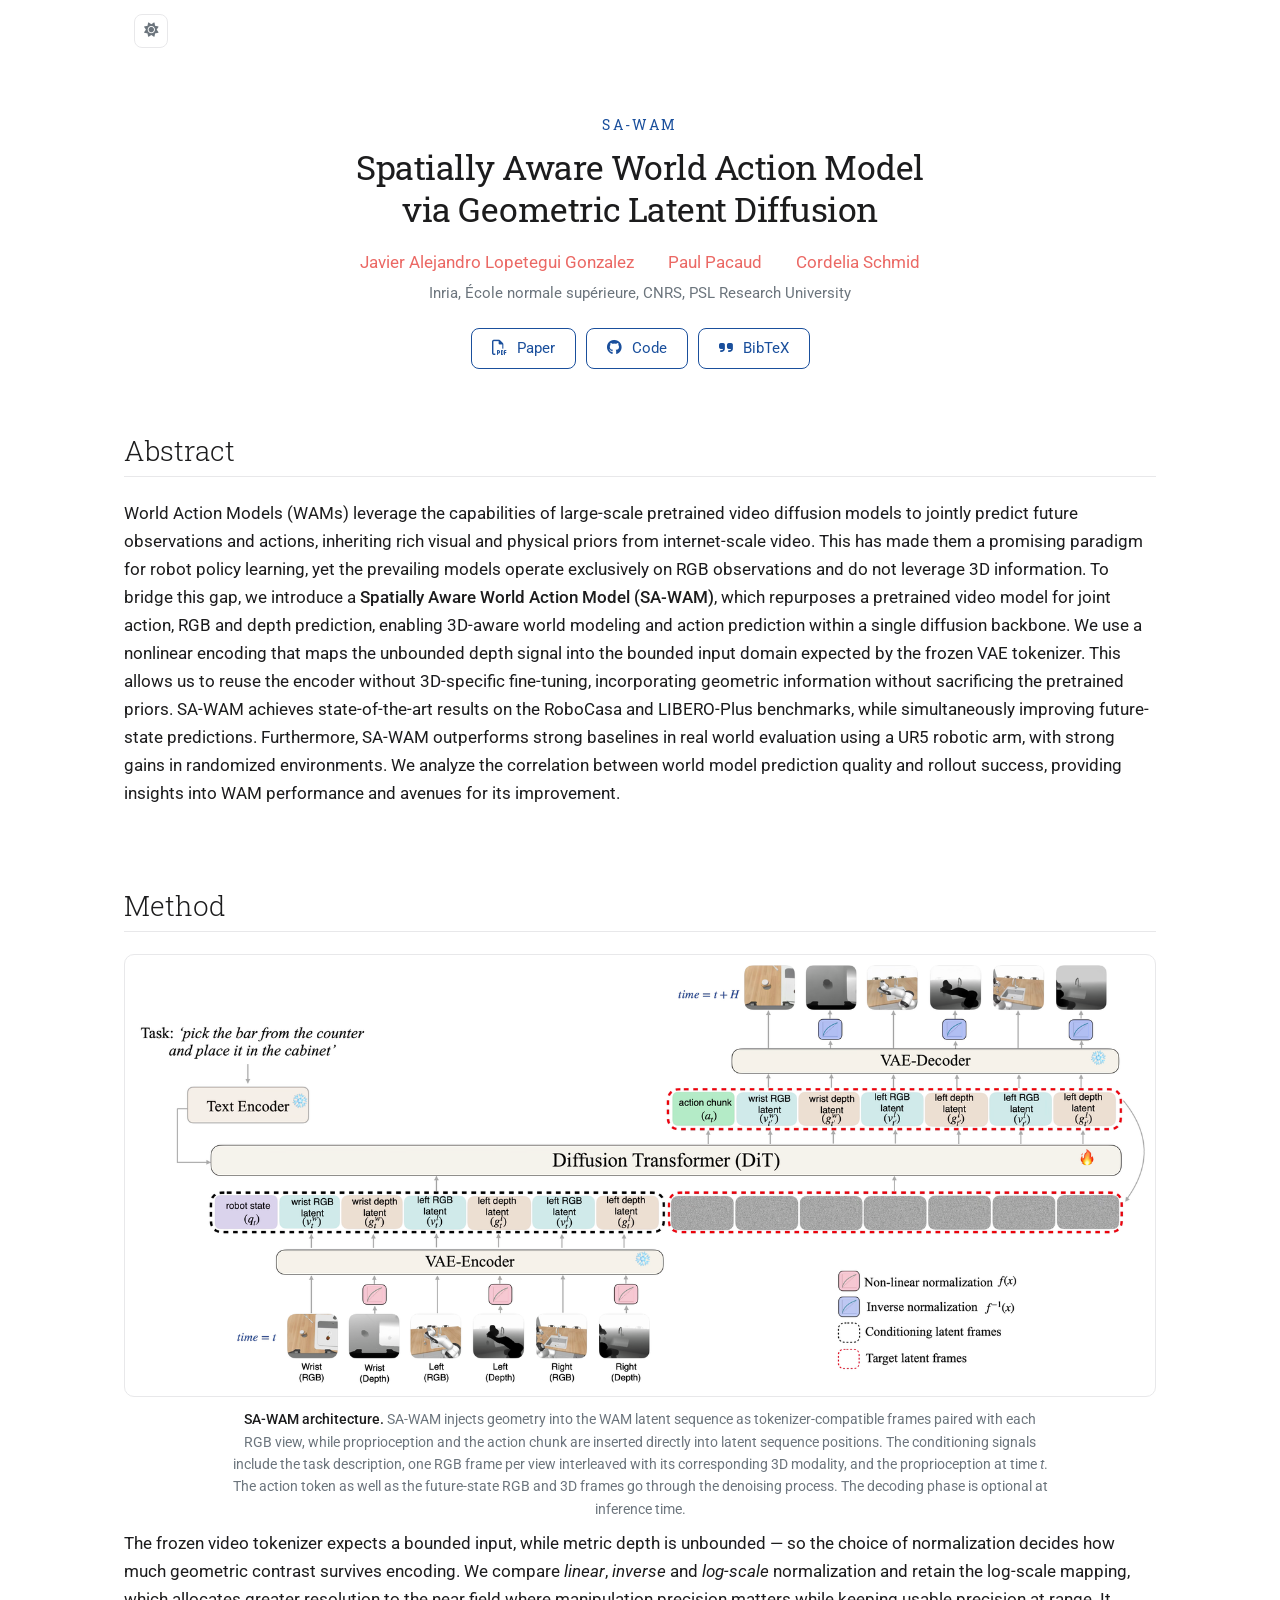
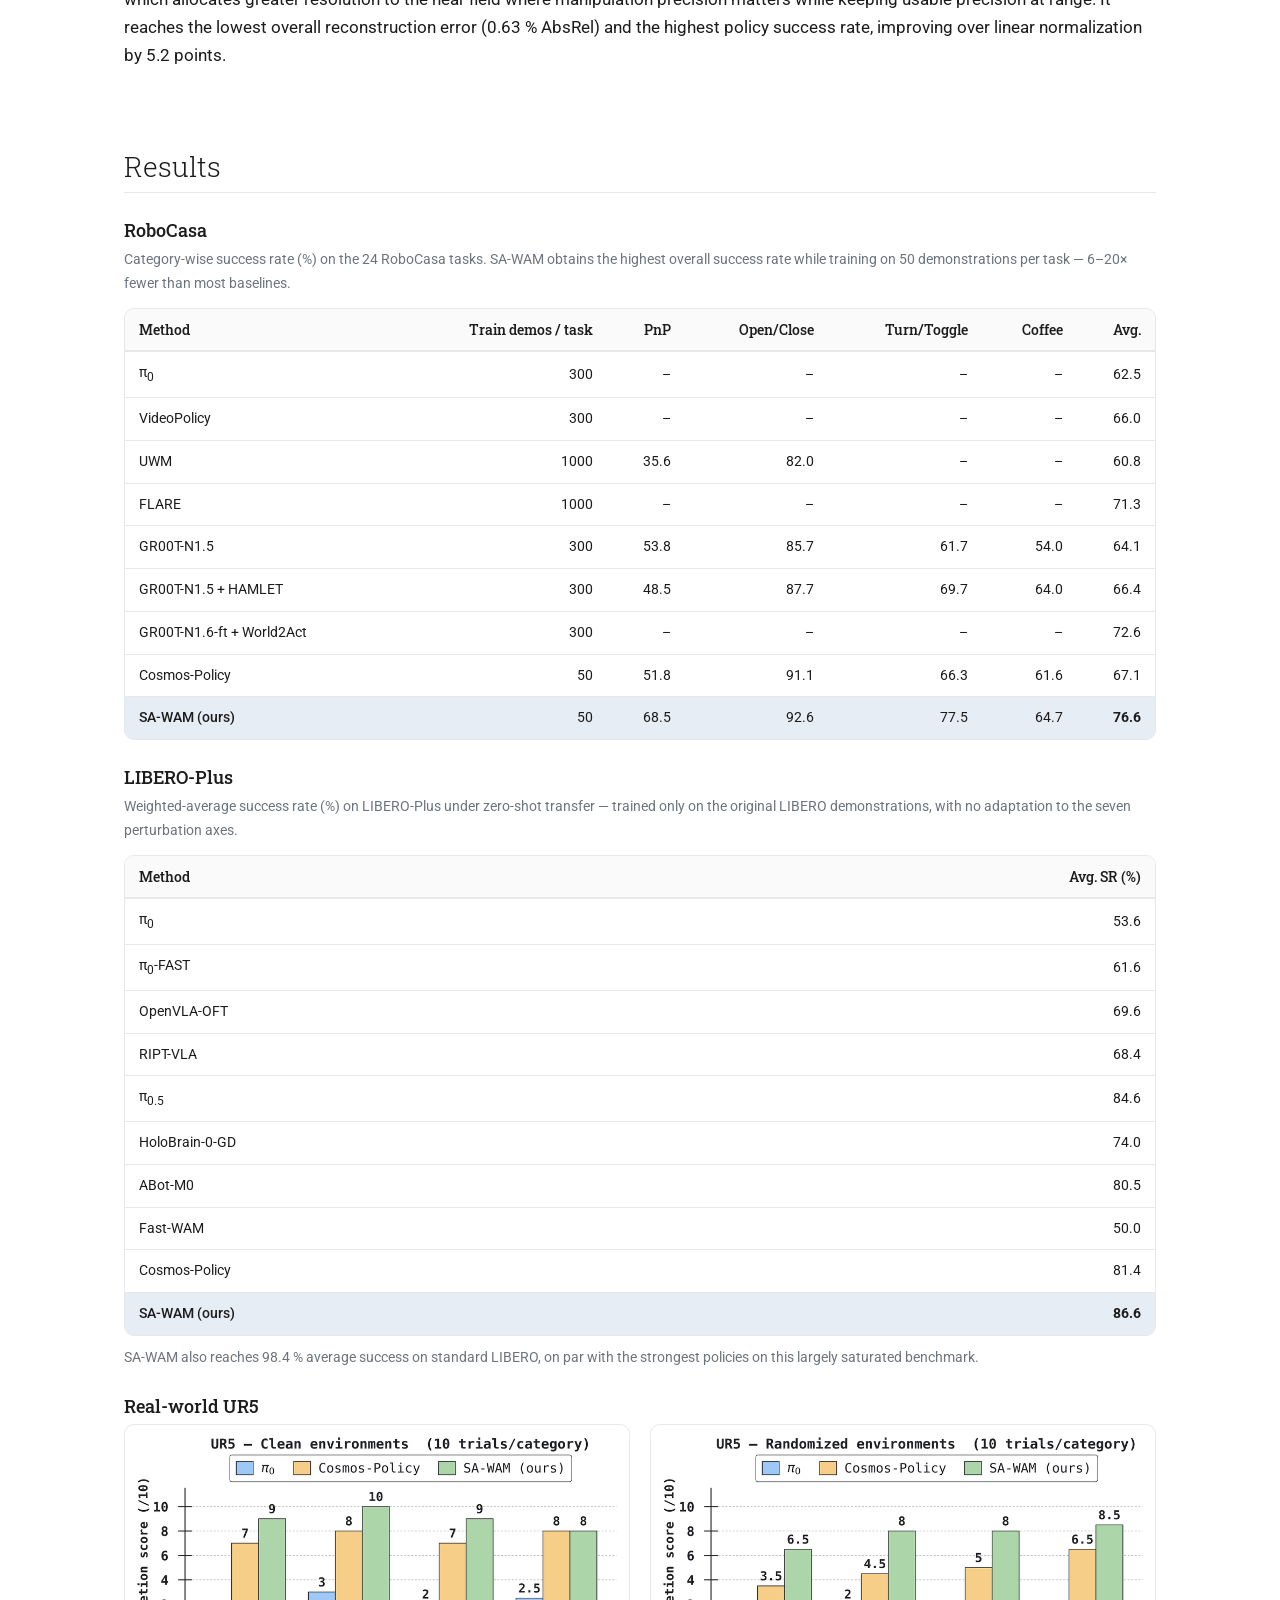
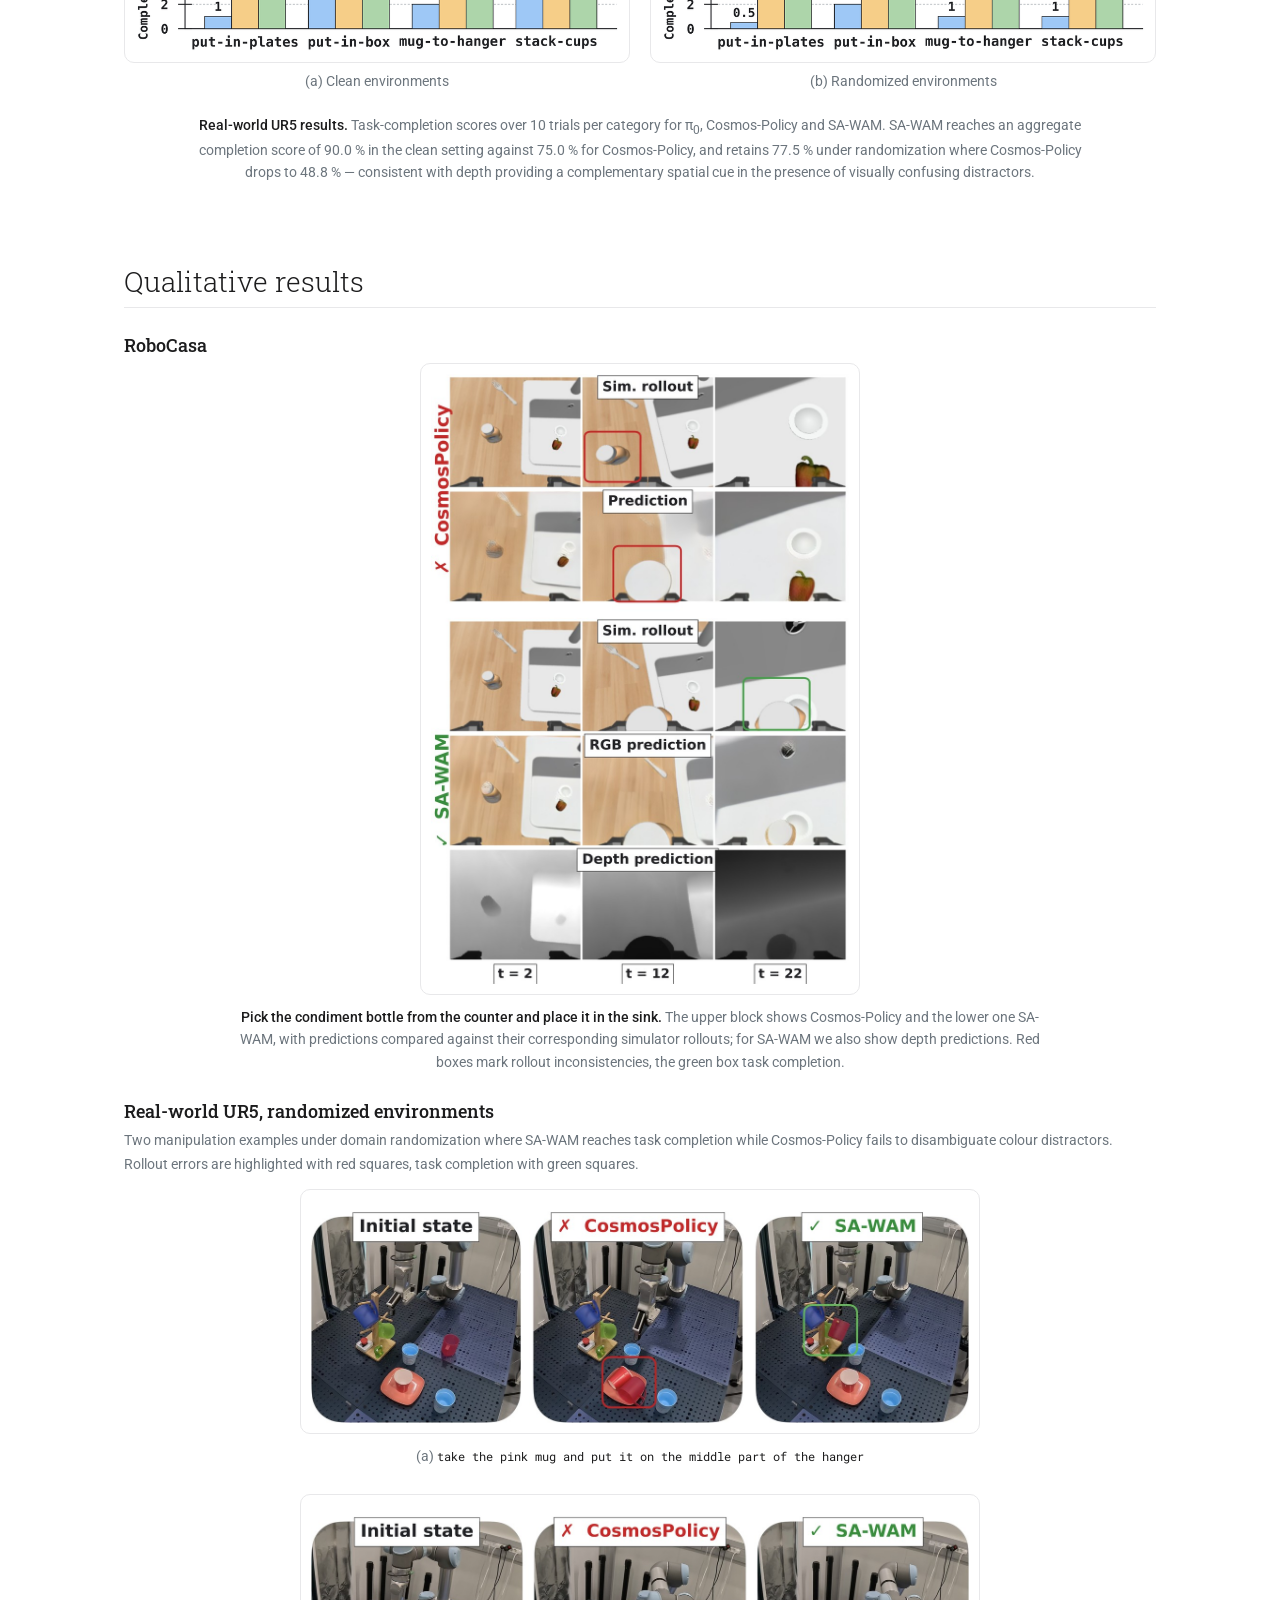
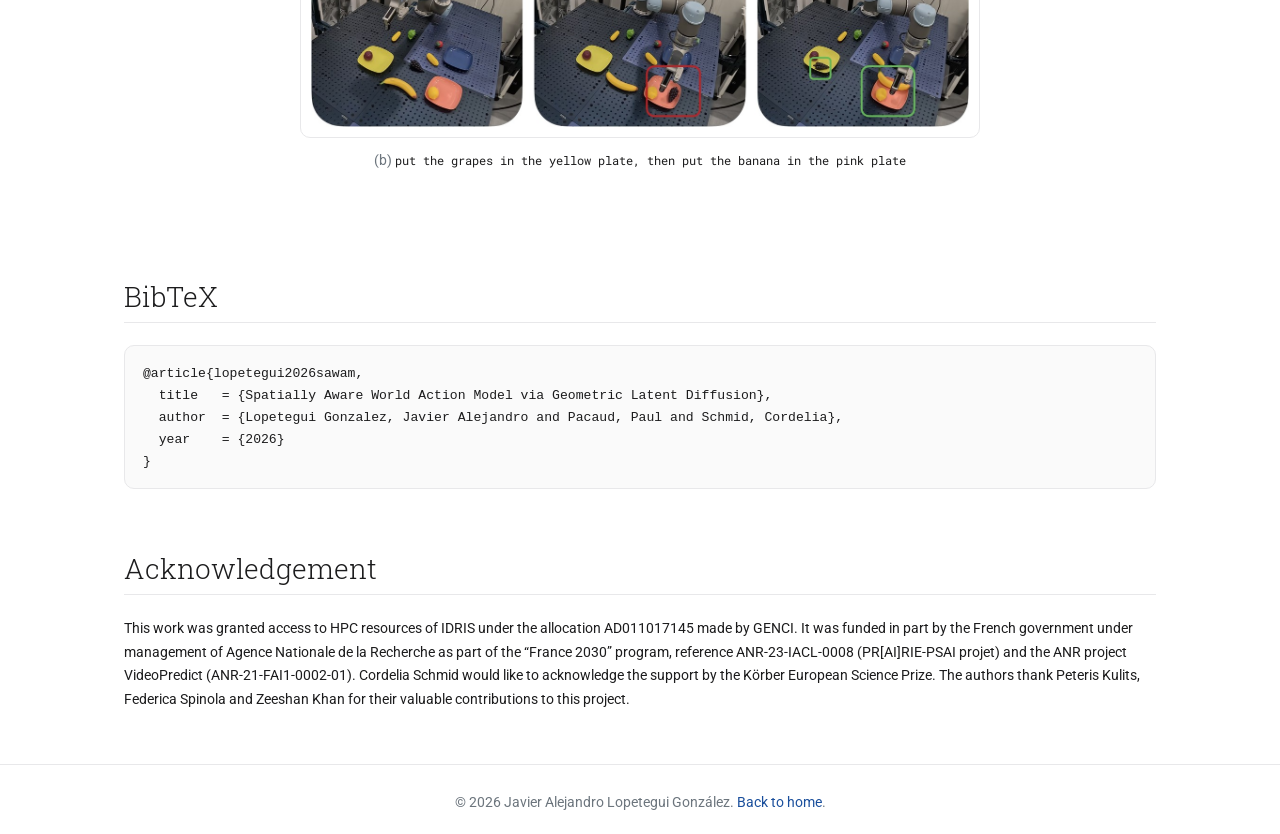
==== projects/sa_wam.html @ 6f2eae32 "Personal website" ====
<!DOCTYPE html>
<html lang="en">
<head>
  <meta charset="utf-8" />
  <meta name="viewport" content="width=device-width, initial-scale=1" />
  <title>SA-WAM</title>
  <meta name="description" content="Spatially Aware World Action Model via Geometric Latent Diffusion — injecting explicit depth into World Action Models for robot policy learning." />

  <meta property="og:title" content="SA-WAM: Spatially Aware World Action Model via Geometric Latent Diffusion" />
  <meta property="og:description" content="Injecting explicit depth into World Action Models for robot policy learning." />
  <meta property="og:type" content="website" />
  <meta property="og:url" content="https://jlopetegui98.github.io/projects/sa_wam.html" />
  <meta property="og:image" content="https://jlopetegui98.github.io/assets/img/sawam/teaser.png" />

  <link rel="icon" href="../assets/img/favicon.svg" type="image/svg+xml" />

  <link rel="preconnect" href="https://fonts.googleapis.com" />
  <link rel="preconnect" href="https://fonts.gstatic.com" crossorigin />
  <link href="https://fonts.googleapis.com/css2?family=Roboto+Slab:wght@300;400;500;700&family=Roboto:wght@300;400;500;700&family=Roboto+Mono:wght@400&display=swap" rel="stylesheet" />
  <link rel="stylesheet" href="https://cdn.jsdelivr.net/npm/@fortawesome/fontawesome-free@6.7.2/css/all.min.css" />

  <link rel="stylesheet" href="../assets/css/style.css?v=2" />
  <link rel="stylesheet" href="../assets/css/project.css?v=5" />

  <script>
    (function () {
      var t = localStorage.getItem("theme");
      if (!t) t = window.matchMedia("(prefers-color-scheme: dark)").matches ? "dark" : "light";
      document.documentElement.setAttribute("data-theme", t);
    })();
  </script>
</head>

<body>
  <header class="navbar" id="navbar">
    <div class="nav-inner">
      <nav class="nav-links" id="nav-links">
        <button class="theme-toggle" id="theme-toggle" aria-label="Toggle dark mode">
          <i class="fa-solid fa-sun icon-light"></i>
          <i class="fa-solid fa-moon icon-dark"></i>
        </button>
      </nav>
    </div>
  </header>

  <main>
    <!-- ══════════════════════════════ TITLE ══════════════════════════════ -->
    <section class="paper-head">
      <div class="container">
        <p class="paper-tag">SA-WAM</p>
        <h1 class="paper-title">Spatially Aware World Action Model<br />via Geometric Latent Diffusion</h1>

        <p class="paper-authors">
          <a href="../index.html">Javier Alejandro Lopetegui Gonzalez</a>
          <a href="https://paulpacaud.com/" target="_blank" rel="noopener">Paul Pacaud</a>
          <a href="https://cordeliaschmid.github.io/" target="_blank" rel="noopener">Cordelia Schmid</a>
        </p>
        <p class="paper-affil">Inria, École normale supérieure, CNRS, PSL Research University</p>

        <!-- TODO(links): wire these up when the preprint and the repo are public -->
        <p class="paper-links">
          <a href="#" class="btn btn-lg"><i class="fa-regular fa-file-pdf"></i> Paper</a>
          <a href="#" class="btn btn-lg"><i class="fa-brands fa-github"></i> Code</a>
          <a href="#bibtex" class="btn btn-lg"><i class="fa-solid fa-quote-right"></i> BibTeX</a>
        </p>
      </div>
    </section>

    <!-- ══════════════════════════════ ABSTRACT ══════════════════════════════ -->
    <section id="abstract">
      <div class="container">
        <h2 class="section-title">Abstract</h2>
        <div class="prose">
          <p>
            World Action Models (WAMs) leverage the capabilities of large-scale pretrained video diffusion models
            to jointly predict future observations and actions, inheriting rich visual and physical priors from
            internet-scale video. This has made them a promising paradigm for robot policy learning, yet the
            prevailing models operate exclusively on RGB observations and do not leverage 3D information. To bridge
            this gap, we introduce a <strong>Spatially Aware World Action Model (SA-WAM)</strong>, which repurposes a
            pretrained video model for joint action, RGB and depth prediction, enabling 3D-aware world modeling and
            action prediction within a single diffusion backbone. We use a nonlinear encoding that maps the unbounded
            depth signal into the bounded input domain expected by the frozen VAE tokenizer. This allows us to reuse
            the encoder without 3D-specific fine-tuning, incorporating geometric information without sacrificing the
            pretrained priors. SA-WAM achieves state-of-the-art results on the RoboCasa and LIBERO-Plus benchmarks,
            while simultaneously improving future-state predictions. Furthermore, SA-WAM outperforms strong baselines
            in real world evaluation using a UR5 robotic arm, with strong gains in randomized environments. We analyze
            the correlation between world model prediction quality and rollout success, providing insights into WAM
            performance and avenues for its improvement.
          </p>
        </div>
      </div>
    </section>

    <!-- ══════════════════════════════ METHOD ══════════════════════════════ -->
    <section id="method">
      <div class="container">
        <h2 class="section-title">Method</h2>
        <figure class="fig">
          <img src="../assets/img/sawam/method.png" alt="SA-WAM architecture" />
          <figcaption>
            <strong>SA-WAM architecture.</strong> SA-WAM injects geometry into the WAM latent sequence as
            tokenizer-compatible frames paired with each RGB view, while proprioception and the action chunk are
            inserted directly into latent sequence positions. The conditioning signals include the task description,
            one RGB frame per view interleaved with its corresponding 3D modality, and the proprioception at time
            <em>t</em>. The action token as well as the future-state RGB and 3D frames go through the denoising
            process. The decoding phase is optional at inference time.
          </figcaption>
        </figure>

        <div class="prose">
          <p>
            The frozen video tokenizer expects a bounded input, while metric depth is unbounded — so the choice of
            normalization decides how much geometric contrast survives encoding. We compare <em>linear</em>,
            <em>inverse</em> and <em>log-scale</em> normalization and retain the log-scale mapping, which allocates
            greater resolution to the near field where manipulation precision matters while keeping usable precision
            at range. It reaches the lowest overall reconstruction error (0.63&nbsp;% AbsRel) and the highest policy
            success rate, improving over linear normalization by 5.2 points.
          </p>
        </div>
      </div>
    </section>

    <!-- ══════════════════════════════ RESULTS ══════════════════════════════ -->
    <section id="results">
      <div class="container">
        <h2 class="section-title">Results</h2>

        <h3 class="sub-title">RoboCasa</h3>
        <p class="table-caption">
          Category-wise success rate (%) on the 24 RoboCasa tasks. SA-WAM obtains the highest overall success rate
          while training on 50 demonstrations per task — 6–20× fewer than most baselines.
        </p>
        <div class="table-wrap">
          <table class="results">
            <thead>
              <tr>
                <th>Method</th><th>Train demos / task</th><th>PnP</th><th>Open/Close</th>
                <th>Turn/Toggle</th><th>Coffee</th><th>Avg.</th>
              </tr>
            </thead>
            <tbody>
              <tr><td>π<sub>0</sub></td><td>300</td><td>–</td><td>–</td><td>–</td><td>–</td><td>62.5</td></tr>
              <tr><td>VideoPolicy</td><td>300</td><td>–</td><td>–</td><td>–</td><td>–</td><td>66.0</td></tr>
              <tr><td>UWM</td><td>1000</td><td>35.6</td><td>82.0</td><td>–</td><td>–</td><td>60.8</td></tr>
              <tr><td>FLARE</td><td>1000</td><td>–</td><td>–</td><td>–</td><td>–</td><td>71.3</td></tr>
              <tr><td>GR00T-N1.5</td><td>300</td><td>53.8</td><td>85.7</td><td>61.7</td><td>54.0</td><td>64.1</td></tr>
              <tr><td>GR00T-N1.5 + HAMLET</td><td>300</td><td>48.5</td><td>87.7</td><td>69.7</td><td>64.0</td><td>66.4</td></tr>
              <tr><td>GR00T-N1.6-ft + World2Act</td><td>300</td><td>–</td><td>–</td><td>–</td><td>–</td><td>72.6</td></tr>
              <tr><td>Cosmos-Policy</td><td>50</td><td>51.8</td><td>91.1</td><td>66.3</td><td>61.6</td><td>67.1</td></tr>
              <tr class="ours">
                <td><strong>SA-WAM (ours)</strong></td><td>50</td><td>68.5</td><td>92.6</td>
                <td>77.5</td><td>64.7</td><td class="best">76.6</td>
              </tr>
            </tbody>
          </table>
        </div>

        <h3 class="sub-title">LIBERO-Plus</h3>
        <p class="table-caption">
          Weighted-average success rate (%) on LIBERO-Plus under zero-shot transfer — trained only on the original
          LIBERO demonstrations, with no adaptation to the seven perturbation axes.
        </p>
        <div class="table-wrap">
          <table class="results">
            <thead>
              <tr><th>Method</th><th>Avg. SR (%)</th></tr>
            </thead>
            <tbody>
              <tr><td>π<sub>0</sub></td><td>53.6</td></tr>
              <tr><td>π<sub>0</sub>-FAST</td><td>61.6</td></tr>
              <tr><td>OpenVLA-OFT</td><td>69.6</td></tr>
              <tr><td>RIPT-VLA</td><td>68.4</td></tr>
              <tr><td>π<sub>0.5</sub></td><td>84.6</td></tr>
              <tr><td>HoloBrain-0-GD</td><td>74.0</td></tr>
              <tr><td>ABot-M0</td><td>80.5</td></tr>
              <tr><td>Fast-WAM</td><td>50.0</td></tr>
              <tr><td>Cosmos-Policy</td><td>81.4</td></tr>
              <tr class="ours"><td><strong>SA-WAM (ours)</strong></td><td class="best">86.6</td></tr>
            </tbody>
          </table>
        </div>
        <p class="note">
          SA-WAM also reaches 98.4&nbsp;% average success on standard LIBERO, on par with the strongest policies on
          this largely saturated benchmark.
        </p>

        <h3 class="sub-title">Real-world UR5</h3>
        <div class="fig-pair">
          <figure class="fig">
            <img src="../assets/img/sawam/ur5_clean.png" alt="Task-completion scores on the real UR5 arm, clean environments" />
            <figcaption>(a) Clean environments</figcaption>
          </figure>
          <figure class="fig">
            <img src="../assets/img/sawam/ur5_randomized.png" alt="Task-completion scores on the real UR5 arm, randomized environments" />
            <figcaption>(b) Randomized environments</figcaption>
          </figure>
        </div>
        <p class="fig-note">
          <strong>Real-world UR5 results.</strong> Task-completion scores over 10 trials per category for
          π<sub>0</sub>, Cosmos-Policy and SA-WAM. SA-WAM reaches an aggregate completion score of 90.0&nbsp;% in
          the clean setting against 75.0&nbsp;% for Cosmos-Policy, and retains 77.5&nbsp;% under randomization
          where Cosmos-Policy drops to 48.8&nbsp;% — consistent with depth providing a complementary spatial cue
          in the presence of visually confusing distractors.
        </p>
      </div>
    </section>

    <!-- ══════════════════════════════ QUALITATIVE ══════════════════════════════ -->
    <section id="qualitative">
      <div class="container">
        <h2 class="section-title">Qualitative results</h2>

        <h3 class="sub-title">RoboCasa</h3>
        <figure class="fig fig-portrait">
          <img src="../assets/img/sawam/qual_robocasa.jpg" alt="RoboCasa pick-and-place rollouts and predictions for Cosmos-Policy and SA-WAM" />
          <figcaption>
            <strong>Pick the condiment bottle from the counter and place it in the sink.</strong> The upper block
            shows Cosmos-Policy and the lower one SA-WAM, with predictions compared against their corresponding
            simulator rollouts; for SA-WAM we also show depth predictions. Red boxes mark rollout inconsistencies,
            the green box task completion.
          </figcaption>
        </figure>

        <h3 class="sub-title">Real-world UR5, randomized environments</h3>
        <p class="table-caption">
          Two manipulation examples under domain randomization where SA-WAM reaches task completion while
          Cosmos-Policy fails to disambiguate colour distractors. Rollout errors are highlighted with red squares,
          task completion with green squares.
        </p>
        <figure class="fig fig-qual">
          <img src="../assets/img/sawam/qual_ur5_mug.jpg" alt="UR5 randomized example: take the pink mug and put it on the middle part of the hanger" />
          <figcaption>(a) <code>take the pink mug and put it on the middle part of the hanger</code></figcaption>
        </figure>
        <figure class="fig fig-qual">
          <img src="../assets/img/sawam/qual_ur5_grapes.jpg" alt="UR5 randomized example: put the grapes in the yellow plate, then put the banana in the pink plate" />
          <figcaption>(b) <code>put the grapes in the yellow plate, then put the banana in the pink plate</code></figcaption>
        </figure>
      </div>
    </section>

    <!-- ══════════════════════════════ BIBTEX ══════════════════════════════ -->
    <section id="bibtex">
      <div class="container">
        <h2 class="section-title">BibTeX</h2>
        <pre class="bibtex"><code>@article{lopetegui2026sawam,
  title   = {Spatially Aware World Action Model via Geometric Latent Diffusion},
  author  = {Lopetegui Gonzalez, Javier Alejandro and Pacaud, Paul and Schmid, Cordelia},
  year    = {2026}
}</code></pre>
      </div>
    </section>

    <!-- ══════════════════════════════ ACKNOWLEDGEMENT ══════════════════════════════ -->
    <section id="acknowledgement" class="tight">
      <div class="container">
        <h2 class="section-title">Acknowledgement</h2>
        <div class="prose">
          <p class="ack">
            This work was granted access to HPC resources of IDRIS under the allocation AD011017145 made by GENCI.
            It was funded in part by the French government under management of Agence Nationale de la Recherche as
            part of the “France 2030” program, reference ANR-23-IACL-0008 (PR[AI]RIE-PSAI projet) and the ANR project
            VideoPredict (ANR-21-FAI1-0002-01). Cordelia Schmid would like to acknowledge the support by the Körber
            European Science Prize. The authors thank Peteris Kulits, Federica Spinola and Zeeshan Khan for their
            valuable contributions to this project.
          </p>
        </div>
      </div>
    </section>
  </main>

  <footer class="footer">
    <div class="container">
      <p>© 2026 Javier Alejandro Lopetegui González. <a href="../index.html">Back to home</a>.</p>
    </div>
  </footer>

  <script src="../assets/js/main.js?v=2"></script>
</body>
</html>
---- assets/css/style.css ----
/* ============================================================================
   Javier Lopetegui — personal site
   Single-page layout, al-folio-inspired palette & typography.
   Change --accent below to re-skin the whole site.
   ========================================================================== */

:root {
  /* --- the one knob that matters ------------------------------------- */
  --accent:        #1a4f9c;          /* deep blue */
  --accent-soft:   rgba(26, 79, 156, 0.10);

  /* --- light theme ---------------------------------------------------- */
  --bg:            #ffffff;
  --bg-alt:        #fafafa;
  --text:          #1c1c1d;
  --text-muted:    #6c757d;
  --border:        #e8e8ea;
  --nav-bg:        rgba(255, 255, 255, 0.82);
  --shadow:        0 1px 3px rgba(0, 0, 0, 0.06);
  --shadow-hover:  0 6px 20px rgba(0, 0, 0, 0.09);

  --maxw:          1080px;
  --nav-h:         62px;
  --font-head:     "Roboto Slab", Georgia, serif;
  --font-body:     "Roboto", -apple-system, BlinkMacSystemFont, "Segoe UI", Helvetica, Arial, sans-serif;
}

:root[data-theme="dark"] {
  --accent:        #6fa8ff;
  --accent-soft:   rgba(111, 168, 255, 0.14);

  --bg:            #1c1c1d;
  --bg-alt:        #232325;
  --text:          #e6e6e6;
  --text-muted:    #9a9a9e;
  --border:        #313134;
  --nav-bg:        rgba(28, 28, 29, 0.82);
  --shadow:        0 1px 3px rgba(0, 0, 0, 0.4);
  --shadow-hover:  0 6px 20px rgba(0, 0, 0, 0.5);
}

/* ---------------------------------------------------------------- base -- */
* { box-sizing: border-box; }

html {
  scroll-behavior: smooth;
  -webkit-text-size-adjust: 100%;
}

body {
  margin: 0;
  font-family: var(--font-body);
  font-size: 17px;
  line-height: 1.65;
  color: var(--text);
  background: var(--bg);
  transition: background-color 0.25s ease, color 0.25s ease;
}

.container {
  max-width: var(--maxw);
  margin: 0 auto;
  padding: 0 24px;
}

a {
  color: var(--accent);
  text-decoration: none;
  transition: opacity 0.15s ease;
}
a:hover { opacity: 0.72; text-decoration: underline; }

h1, h2, h3 {
  font-family: var(--font-head);
  font-weight: 500;
  line-height: 1.25;
  margin: 0;
}

strong { font-weight: 500; }

section {
  padding: 40px 0;
  scroll-margin-top: calc(var(--nav-h) + 8px);
}

.section-title {
  font-size: 1.75rem;
  font-weight: 300;
  margin-bottom: 22px;
  padding-bottom: 8px;
  border-bottom: 1px solid var(--border);
}

/* -------------------------------------------------------------- navbar -- */
.navbar {
  position: sticky;
  top: 0;
  z-index: 100;
  height: var(--nav-h);
  background: var(--nav-bg);
  backdrop-filter: saturate(180%) blur(12px);
  -webkit-backdrop-filter: saturate(180%) blur(12px);
  border-bottom: 1px solid transparent;
  transition: border-color 0.2s ease, box-shadow 0.2s ease;
}
.navbar.scrolled {
  border-bottom-color: var(--border);
  box-shadow: var(--shadow);
}

.nav-inner {
  max-width: var(--maxw);
  height: 100%;
  margin: 0 auto;
  padding: 0 24px;
  display: flex;
  align-items: center;
  justify-content: space-between;
}

.nav-brand {
  font-family: var(--font-head);
  font-size: 1.15rem;
  font-weight: 500;
  color: var(--text);
  letter-spacing: -0.01em;
}
.nav-brand:hover { color: var(--accent); text-decoration: none; opacity: 1; }

.nav-links {
  display: flex;
  align-items: center;
  gap: 4px;
}

.nav-link {
  position: relative;
  padding: 6px 12px;
  border-radius: 6px;
  font-size: 0.95rem;
  color: var(--text-muted);
}
.nav-link:hover {
  color: var(--text);
  background: var(--bg-alt);
  text-decoration: none;
  opacity: 1;
}
.nav-link.active {
  color: var(--accent);
  background: var(--accent-soft);
}
.nav-cv {
  border: 1px solid var(--border);
  margin-left: 6px;
}

.theme-toggle {
  margin-left: 10px;
  width: 34px;
  height: 34px;
  display: grid;
  place-items: center;
  border: 1px solid var(--border);
  border-radius: 8px;
  background: transparent;
  color: var(--text-muted);
  cursor: pointer;
  font-size: 0.9rem;
  transition: color 0.15s ease, border-color 0.15s ease;
}
.theme-toggle:hover { color: var(--accent); border-color: var(--accent); }

:root[data-theme="light"] .icon-dark  { display: none; }
:root[data-theme="dark"]  .icon-light { display: none; }

.nav-toggle {
  display: none;
  border: 1px solid var(--border);
  border-radius: 8px;
  background: transparent;
  color: var(--text);
  width: 38px;
  height: 34px;
  cursor: pointer;
}

/* ---------------------------------------------------------------- hero -- */
.hero { padding: 56px 0 30px; }

.hero-grid {
  display: grid;
  grid-template-columns: 1fr 210px;
  gap: 46px;
  align-items: center;
}

.hero-greeting {
  margin: 0 0 2px;
  color: var(--text-muted);
  font-size: 1.05rem;
  letter-spacing: 0.02em;
}

.hero-name {
  font-size: 2.55rem;
  font-weight: 300;
  margin-bottom: 12px;
  letter-spacing: -0.02em;
}
.accent { color: var(--accent); font-weight: 500; }

.hero-tagline {
  margin: 0 0 14px;
  font-size: 1.08rem;
  color: var(--text);
}

.hero-blurb {
  margin: 0 0 20px;
  color: var(--text-muted);
  font-size: 1rem;
}

.hero-photo img {
  width: 100%;
  aspect-ratio: 1 / 1;
  object-fit: cover;
  border-radius: 50%;
  box-shadow: var(--shadow-hover);
}

/* ------------------------------------------------------------- socials -- */
.socials {
  display: flex;
  gap: 8px;
  list-style: none;
  margin: 0;
  padding: 0;
}
.socials a {
  display: grid;
  place-items: center;
  width: 40px;
  height: 40px;
  border: 1px solid var(--border);
  border-radius: 10px;
  color: var(--text-muted);
  font-size: 1.15rem;
  transition: all 0.18s ease;
}
.socials a:hover {
  color: #fff;
  background: var(--accent);
  border-color: var(--accent);
  transform: translateY(-2px);
  opacity: 1;
  text-decoration: none;
}

/* --------------------------------------------------------------- prose -- */
.prose p {
  margin: 0 0 15px;
  color: var(--text);
}
.prose p:last-child { margin-bottom: 0; }

/* ---------------------------------------------------------------- news -- */
.news-list {
  list-style: none;
  margin: 0;
  padding: 0;
}
.news-list li {
  display: grid;
  grid-template-columns: 96px 1fr;
  gap: 18px;
  padding: 11px 0;
  border-bottom: 1px dashed var(--border);
}
.news-list li:last-child { border-bottom: none; }

.news-date {
  font-family: var(--font-head);
  font-size: 0.88rem;
  color: var(--accent);
  padding-top: 2px;
  white-space: nowrap;
}
.news-text { font-size: 0.97rem; }

/* -------------------------------------------------------- publications -- */
.pub {
  display: grid;
  grid-template-columns: 380px 1fr;
  gap: 26px;
  align-items: start;
  padding: 22px;
  margin-bottom: 18px;
  border: 1px solid var(--border);
  border-radius: 12px;
  background: var(--bg-alt);
  transition: box-shadow 0.2s ease, transform 0.2s ease;
}
.pub:hover { box-shadow: var(--shadow-hover); transform: translateY(-2px); }


/* The figure spans the full width of the left column, flush with the top of
   the entry — no inset panel around it. */
.pub-preview { align-self: center; }

.pub-preview img {
  display: block;
  width: 100%;
  border-radius: 8px;
  border: 1px solid var(--border);
  background: #fff;
}

.pub-preview--text {
  display: grid;
  place-items: center;
  min-height: 110px;
  border: 1px solid var(--border);
  border-radius: 8px;
  background: var(--bg);
  font-family: var(--font-head);
  font-size: 1.05rem;
  color: var(--text-muted);
  text-align: center;
  line-height: 1.35;
}

.pub-title {
  font-size: 1.14rem;
  margin-bottom: 6px;
}
.pub-authors {
  margin: 0 0 3px;
  font-size: 0.95rem;
  color: var(--text);
}
.pub-venue {
  margin: 0 0 10px;
  font-size: 0.9rem;
  font-style: italic;
  color: var(--text-muted);
}
.pub-abstract {
  margin: 0 0 14px;
  font-size: 0.93rem;
  color: var(--text-muted);
}

.pub-links { margin: 0; display: flex; flex-wrap: wrap; gap: 8px; }

.btn {
  display: inline-block;
  padding: 3px 13px;
  font-size: 0.85rem;
  border: 1px solid var(--accent);
  border-radius: 6px;
  color: var(--accent);
  background: transparent;
  transition: all 0.15s ease;
}
.btn:hover {
  background: var(--accent);
  color: #fff;
  text-decoration: none;
  opacity: 1;
}

.pub-more {
  margin: 14px 0 0;
  font-size: 0.92rem;
  color: var(--text-muted);
}

/* ------------------------------------------------------------ teaching -- */
.teaching-list {
  list-style: none;
  margin: 0;
  padding: 0;
}
.teaching-list li {
  display: flex;
  justify-content: space-between;
  align-items: baseline;
  gap: 24px;
  padding: 14px 0;
  border-bottom: 1px dashed var(--border);
}
.teaching-list li:last-child { border-bottom: none; }

.teaching-main { display: flex; flex-direction: column; }
.teaching-course {
  font-family: var(--font-head);
  font-size: 1.02rem;
}
.teaching-meta {
  font-size: 0.9rem;
  color: var(--text-muted);
}
.teaching-date {
  font-size: 0.88rem;
  color: var(--accent);
  white-space: nowrap;
}

/* -------------------------------------------------------------- footer -- */
.footer {
  margin-top: 30px;
  padding: 26px 0;
  border-top: 1px solid var(--border);
  text-align: center;
}
.footer p {
  margin: 0;
  font-size: 0.85rem;
  color: var(--text-muted);
}

/* ---------------------------------------------------------- responsive -- */
@media (max-width: 820px) {
  body { font-size: 16px; }

  .nav-toggle { display: block; }

  .nav-links {
    position: absolute;
    top: var(--nav-h);
    left: 0;
    right: 0;
    flex-direction: column;
    align-items: stretch;
    gap: 2px;
    padding: 10px 18px 16px;
    background: var(--bg);
    border-bottom: 1px solid var(--border);
    box-shadow: var(--shadow);
    display: none;
  }
  .nav-links.open { display: flex; }
  .nav-link { padding: 10px 12px; }
  .theme-toggle { margin: 6px 0 0; width: 100%; }

  .hero { padding: 34px 0 20px; }
  .hero-grid {
    grid-template-columns: 1fr;
    gap: 26px;
  }
  .hero-photo {
    order: -1;
    max-width: 155px;
  }
  .hero-name { font-size: 2.05rem; }

  .pub { grid-template-columns: 1fr; gap: 16px; }
  .pub-preview { max-width: 320px; }

  .news-list li { grid-template-columns: 82px 1fr; gap: 12px; }

  .teaching-list li { flex-direction: column; gap: 4px; }
}

@media (prefers-reduced-motion: reduce) {
  html { scroll-behavior: auto; }
  * { transition: none !important; }
}
---- assets/css/project.css ----
/* ============================================================================
   project.css — extra styling for project pages (loaded after style.css).
   ========================================================================== */

.back-arrow { font-size: 0.8em; margin-right: 4px; }

/* ---------------------------------------------------------- title block -- */
.paper-head {
  padding: 52px 0 24px;
  text-align: center;
}

.paper-tag {
  margin: 0 0 10px;
  font-family: var(--font-head);
  font-size: 0.85rem;
  letter-spacing: 0.18em;
  text-transform: uppercase;
  color: var(--accent);
}

.paper-title {
  font-size: 2.15rem;
  font-weight: 400;
  line-height: 1.22;
  margin-bottom: 18px;
  letter-spacing: -0.015em;
}

.paper-authors {
  margin: 0 0 4px;
  font-size: 1.08rem;
  display: flex;
  justify-content: center;
  column-gap: 34px;
  row-gap: 4px;
  flex-wrap: wrap;
}
.paper-authors a { color: #eb6864; }
.paper-authors a:hover { color: #e12b27; text-decoration: none; opacity: 1; }

.paper-affil {
  margin: 0 0 22px;
  font-size: 0.95rem;
  color: var(--text-muted);
}

.paper-links {
  margin: 0;
  display: flex;
  flex-wrap: wrap;
  justify-content: center;
  gap: 10px;
}

.btn-lg {
  padding: 7px 20px;
  font-size: 0.95rem;
  border-radius: 8px;
}
.btn-lg i { margin-right: 6px; }

/* --------------------------------------------------------------- figures -- */
section.tight { padding: 22px 0; }

.fig {
  margin: 0 0 8px;
}

.fig img {
  display: block;
  width: 100%;
  border: 1px solid var(--border);
  border-radius: 10px;
  background: #fff;      /* the paper figures are drawn on white */
  padding: 10px;
}

.fig-narrow img {
  max-width: 640px;
  margin: 0 auto;
}

.fig figcaption {
  margin: 12px auto 0;
  max-width: 820px;
  font-size: 0.9rem;
  line-height: 1.55;
  color: var(--text-muted);
  text-align: center;
}
.fig figcaption strong { color: var(--text); }

/* two charts side by side under one shared note */
.fig-pair {
  display: grid;
  grid-template-columns: repeat(2, 1fr);
  gap: 20px;
  align-items: start;
}
.fig-pair .fig figcaption { font-size: 0.88rem; margin-top: 8px; }

.fig-note {
  margin: 14px auto 0;
  max-width: 900px;
  font-size: 0.9rem;
  line-height: 1.55;
  color: var(--text-muted);
  text-align: center;
}
.fig-note strong { color: var(--text); }

/* the RoboCasa qualitative figure is portrait — keep it from dominating */
.fig-portrait img {
  max-width: 440px;
  margin: 0 auto;
}

/* landscape qualitative figures */
.fig-qual img {
  max-width: 680px;
  margin: 0 auto;
}

.fig figcaption code {
  font-family: "Roboto Mono", ui-monospace, Menlo, monospace;
  font-size: 0.86em;
  color: var(--text);
}

section#qualitative .fig { margin-bottom: 26px; }

/* ---------------------------------------------------------------- tables -- */
.sub-title {
  font-family: var(--font-head);
  font-size: 1.15rem;
  font-weight: 500;
  margin: 26px 0 6px;
}

.table-caption {
  margin: 0 0 12px;
  font-size: 0.9rem;
  color: var(--text-muted);
}

.table-wrap {
  overflow-x: auto;                /* wide tables scroll, the page never does */
  border: 1px solid var(--border);
  border-radius: 10px;
}

table.results {
  width: 100%;
  border-collapse: collapse;
  font-size: 0.9rem;
  white-space: nowrap;
}

table.results th,
table.results td {
  padding: 9px 14px;
  text-align: right;
  border-bottom: 1px solid var(--border);
}
table.results th:first-child,
table.results td:first-child {
  text-align: left;
}

table.results thead th {
  font-family: var(--font-head);
  font-weight: 500;
  color: var(--text);
  background: var(--bg-alt);
  border-bottom: 2px solid var(--border);
}
table.results thead th.ours-h { color: var(--accent); }

table.results tbody tr:last-child td { border-bottom: none; }
table.results tr.ours { background: var(--accent-soft); }
table.results td.best { font-weight: 700; color: var(--text); }
table.results tr.ours td { color: var(--text); }

.note {
  margin: 10px 0 0;
  font-size: 0.88rem;
  color: var(--text-muted);
}

/* ---------------------------------------------------------------- bibtex -- */
.bibtex {
  margin: 0;
  padding: 16px 18px;
  overflow-x: auto;
  border: 1px solid var(--border);
  border-radius: 10px;
  background: var(--bg-alt);
  font-family: "Roboto Mono", ui-monospace, SFMono-Regular, Menlo, monospace;
  font-size: 0.82rem;
  line-height: 1.6;
  color: var(--text);
}

.ack { font-size: 0.9rem; color: var(--text-muted); }

/* ------------------------------------------------------------ responsive -- */
@media (max-width: 820px) {
  .paper-head { padding: 34px 0 16px; }
  .paper-title { font-size: 1.6rem; }
  .paper-authors { font-size: 1rem; }
  .fig-pair { grid-template-columns: 1fr; gap: 22px; }
  .fig img { padding: 6px; }
}
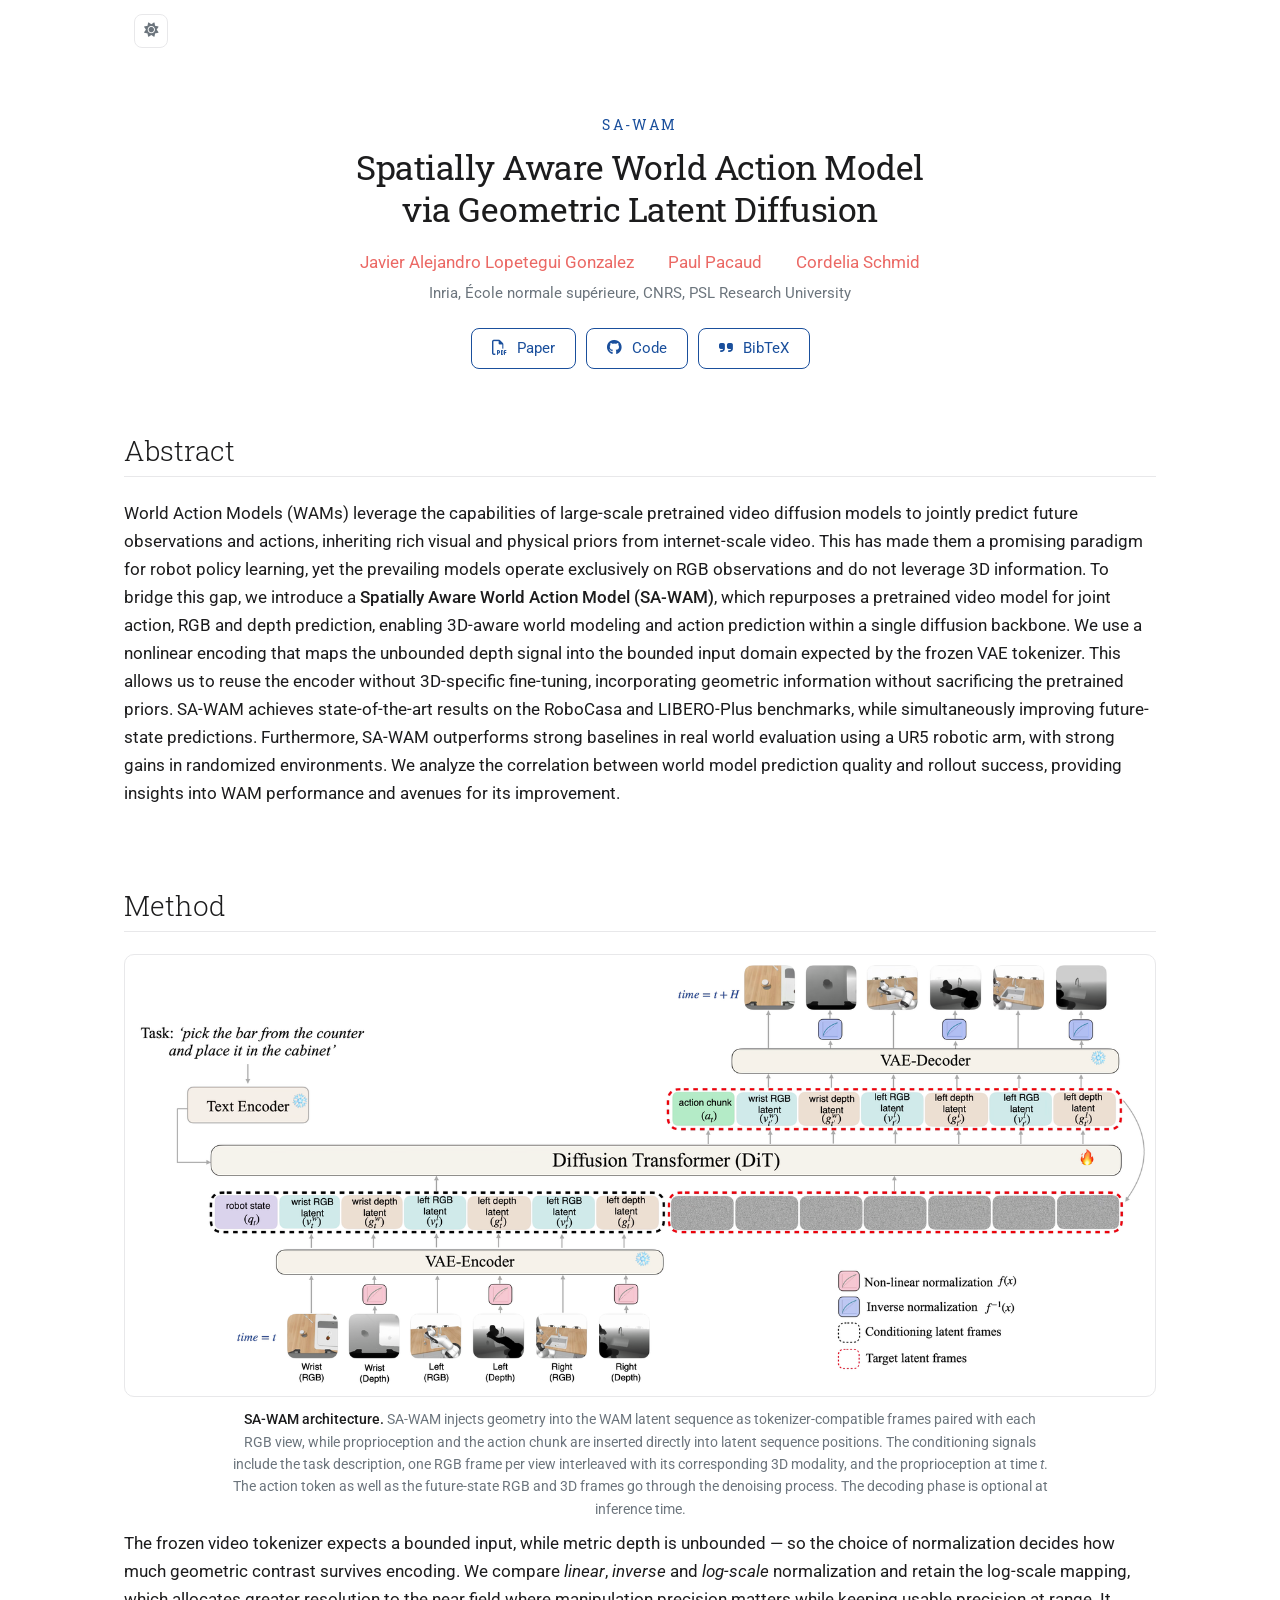
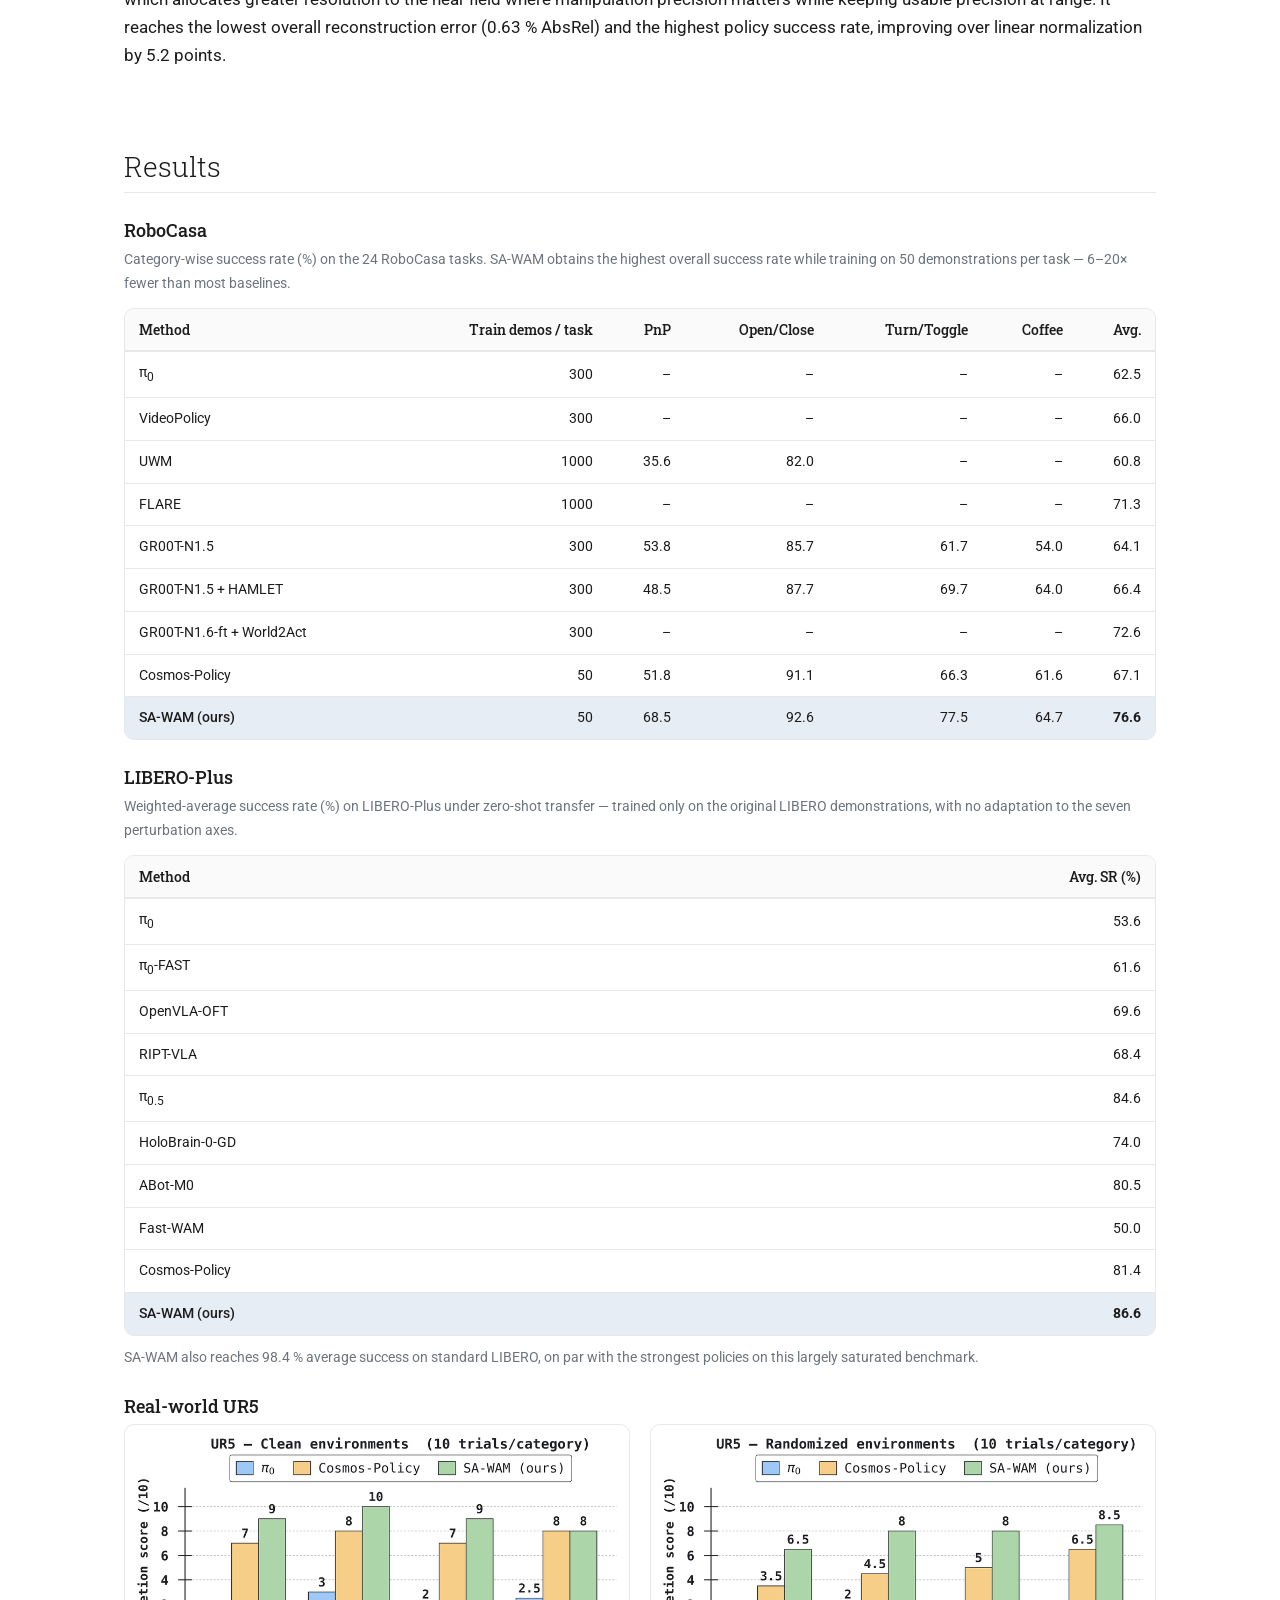
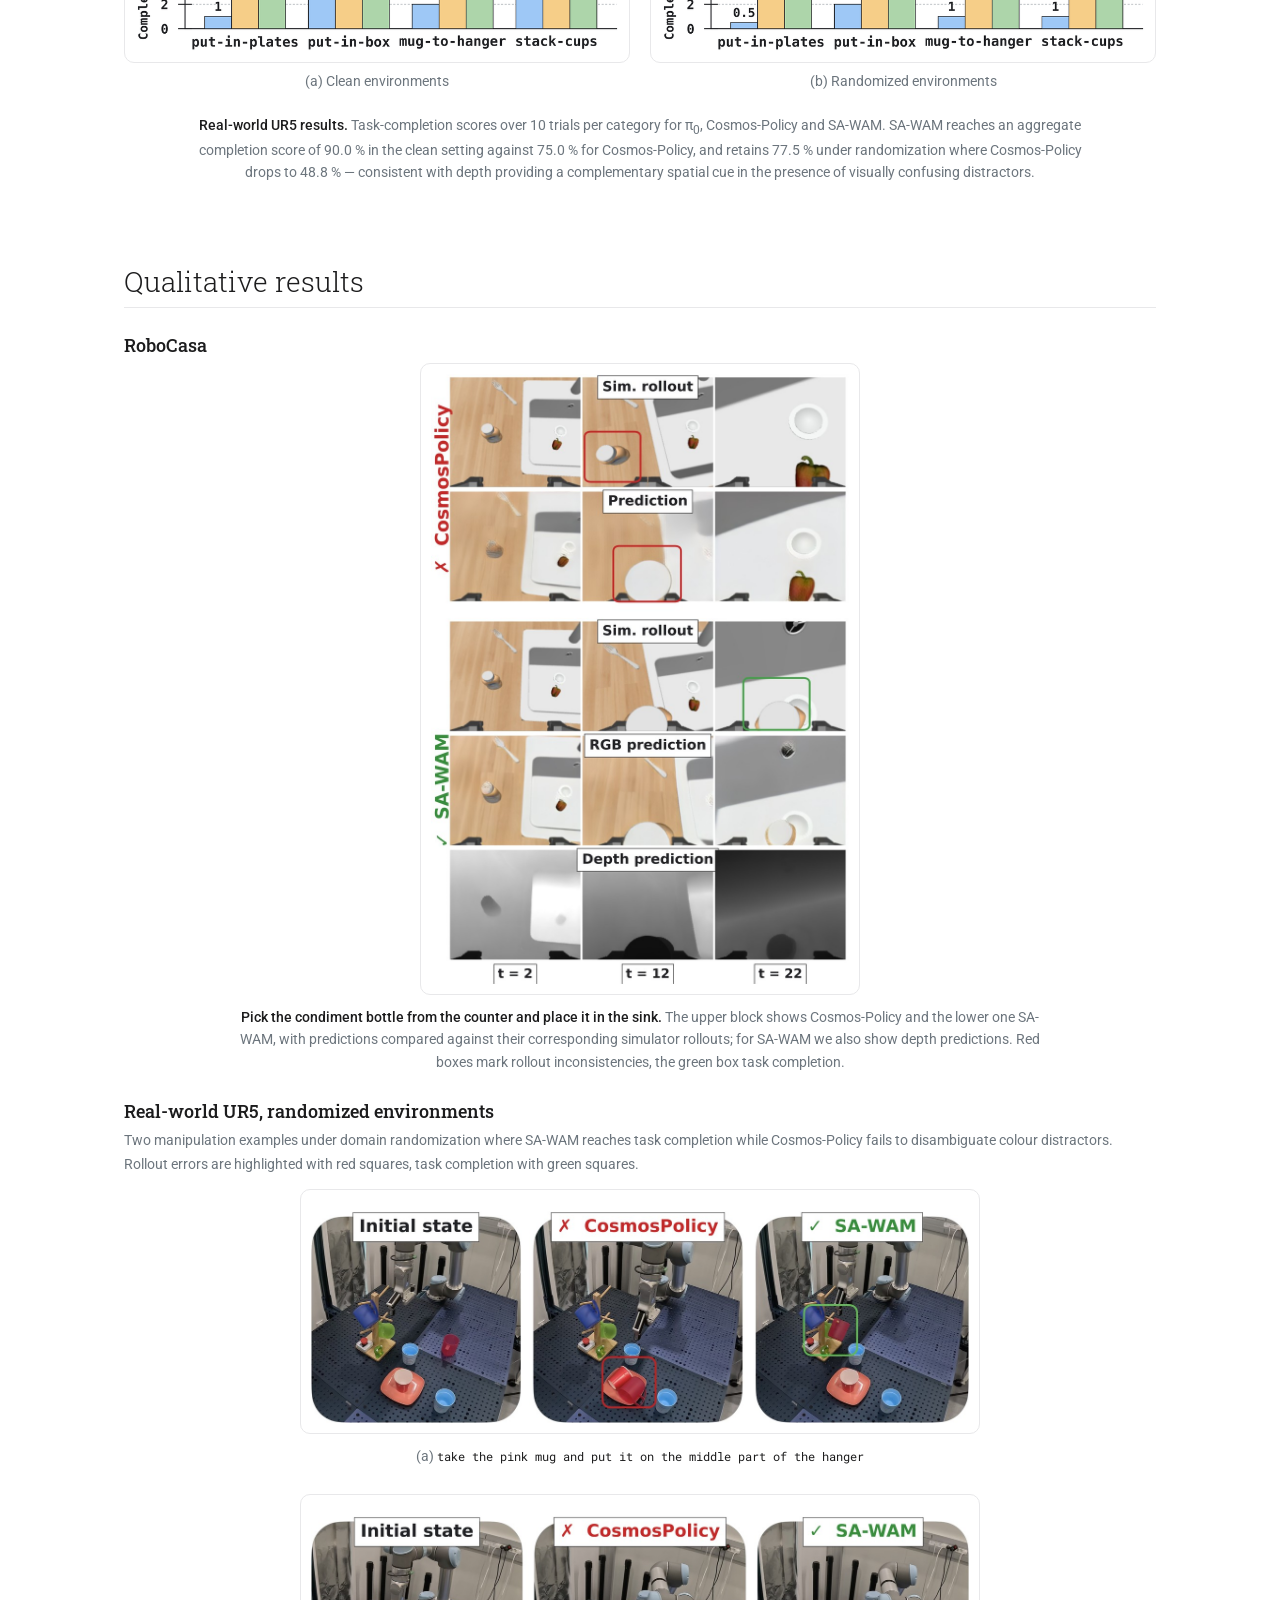
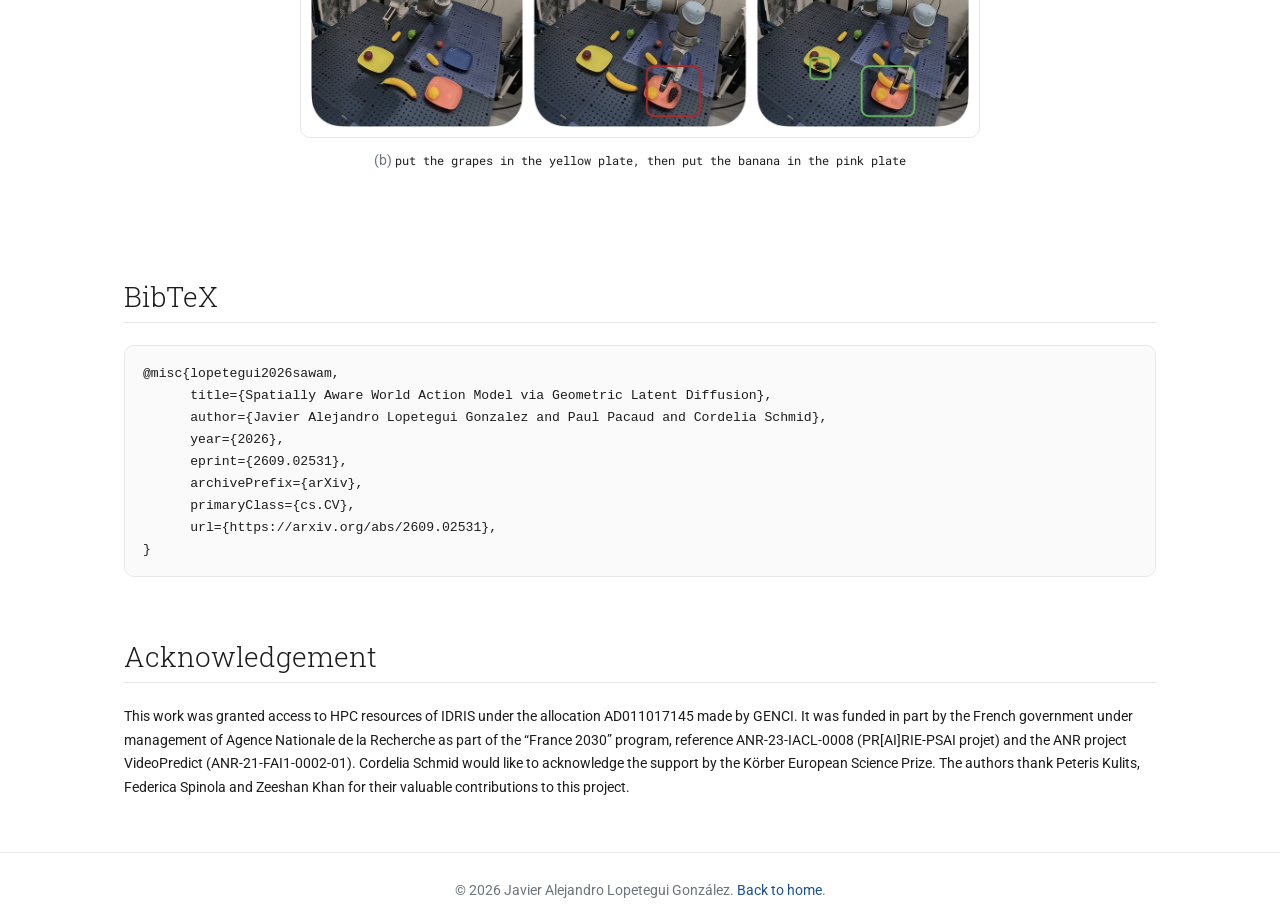
==== commit 644e16af: "Point paper links at the arXiv preprint and use the real BibTeX arXiv:2609.02531 for the home-page a" ====
--- a/projects/sa_wam.html
+++ b/projects/sa_wam.html
@@ -57,10 +57,9 @@
         </p>
         <p class="paper-affil">Inria, École normale supérieure, CNRS, PSL Research University</p>
 
-        <!-- TODO(links): wire these up when the preprint and the repo are public -->
         <p class="paper-links">
-          <a href="#" class="btn btn-lg"><i class="fa-regular fa-file-pdf"></i> Paper</a>
-          <a href="#" class="btn btn-lg"><i class="fa-brands fa-github"></i> Code</a>
+          <a href="https://arxiv.org/abs/2609.02531" target="_blank" rel="noopener" class="btn btn-lg"><i class="fa-regular fa-file-pdf"></i> Paper</a>
+          <a href="https://github.com/jlopetegui98/sa-wam" target="_blank" rel="noopener" class="btn btn-lg"><i class="fa-brands fa-github"></i> Code</a>
           <a href="#bibtex" class="btn btn-lg"><i class="fa-solid fa-quote-right"></i> BibTeX</a>
         </p>
       </div>
@@ -242,10 +241,14 @@
     <section id="bibtex">
       <div class="container">
         <h2 class="section-title">BibTeX</h2>
-        <pre class="bibtex"><code>@article{lopetegui2026sawam,
-  title   = {Spatially Aware World Action Model via Geometric Latent Diffusion},
-  author  = {Lopetegui Gonzalez, Javier Alejandro and Pacaud, Paul and Schmid, Cordelia},
-  year    = {2026}
+        <pre class="bibtex"><code>@misc{lopetegui2026sawam,
+      title={Spatially Aware World Action Model via Geometric Latent Diffusion},
+      author={Javier Alejandro Lopetegui Gonzalez and Paul Pacaud and Cordelia Schmid},
+      year={2026},
+      eprint={2609.02531},
+      archivePrefix={arXiv},
+      primaryClass={cs.CV},
+      url={https://arxiv.org/abs/2609.02531},
 }</code></pre>
       </div>
     </section>
